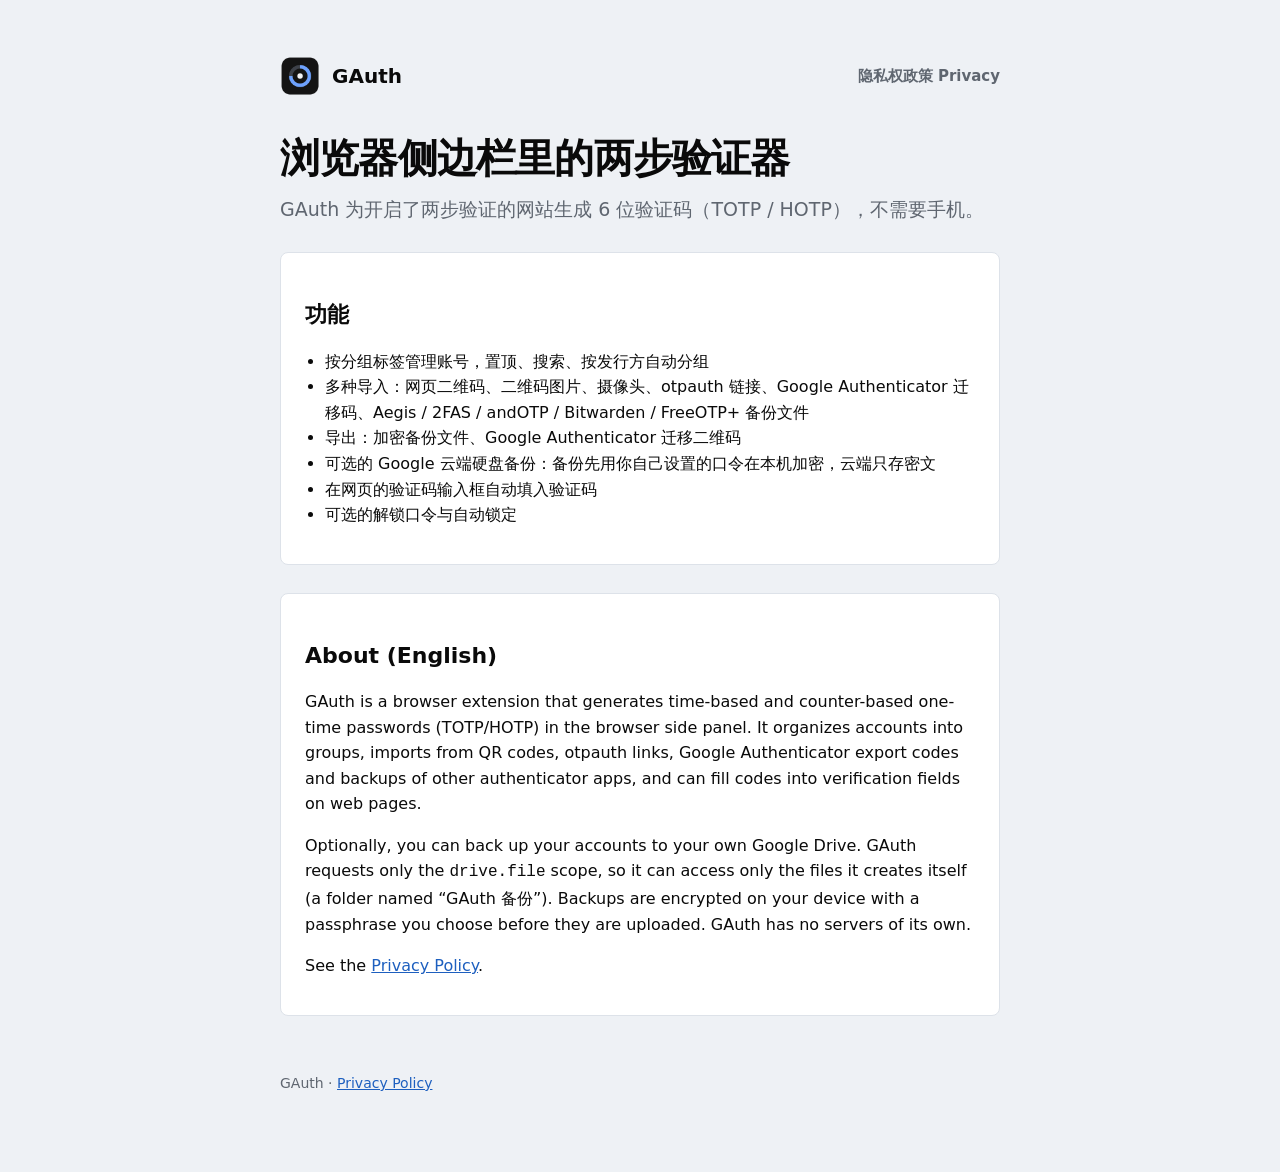
==== index.html @ 224d7278 "GAuth 首页与隐私权政策" ====
<!doctype html>
<html lang="zh-CN">
<head>
<meta charset="utf-8">
<meta name="viewport" content="width=device-width, initial-scale=1">
<title>GAuth · 浏览器两步验证器</title>
<meta name="description" content="GAuth is a two-factor authenticator in your browser's side panel: TOTP/HOTP codes, groups, imports, encrypted Google Drive backup and autofill.">
<link rel="icon" href="logo.png">
<link rel="stylesheet" href="style.css">
</head>
<body>
<main>
  <header><img src="logo.png" alt=""><a href="./">GAuth</a><nav><a href="privacy.html">隐私权政策 Privacy</a></nav></header>

  <h1>浏览器侧边栏里的两步验证器</h1>
  <p class="lead">GAuth 为开启了两步验证的网站生成 6 位验证码（TOTP / HOTP），不需要手机。</p>

  <section class="card">
    <h2>功能</h2>
    <ul>
      <li>按分组标签管理账号，置顶、搜索、按发行方自动分组</li>
      <li>多种导入：网页二维码、二维码图片、摄像头、otpauth 链接、Google Authenticator 迁移码、Aegis / 2FAS / andOTP / Bitwarden / FreeOTP+ 备份文件</li>
      <li>导出：加密备份文件、Google Authenticator 迁移二维码</li>
      <li>可选的 Google 云端硬盘备份：备份先用你自己设置的口令在本机加密，云端只存密文</li>
      <li>在网页的验证码输入框自动填入验证码</li>
      <li>可选的解锁口令与自动锁定</li>
    </ul>
  </section>

  <section class="card" lang="en">
    <h2>About (English)</h2>
    <p>GAuth is a browser extension that generates time-based and counter-based one-time passwords (TOTP/HOTP) in the browser side panel. It organizes accounts into groups, imports from QR codes, otpauth links, Google Authenticator export codes and backups of other authenticator apps, and can fill codes into verification fields on web pages.</p>
    <p>Optionally, you can back up your accounts to your own Google Drive. GAuth requests only the <code>drive.file</code> scope, so it can access only the files it creates itself (a folder named “GAuth 备份”). Backups are encrypted on your device with a passphrase you choose before they are uploaded. GAuth has no servers of its own.</p>
    <p>See the <a href="privacy.html">Privacy Policy</a>.</p>
  </section>

  <footer>GAuth · <a href="privacy.html">Privacy Policy</a></footer>
</main>
</body>
</html>
---- style.css ----
:root{--ground:#eef1f5;--surface:#fff;--text:#0a0a0a;--muted:#5f6670;--border:#dde2e9;--hue:#1d5fbf;color-scheme:light}
@media (prefers-color-scheme:dark){:root{--ground:#0f1114;--surface:#171a1e;--text:#f2f3f5;--muted:#a1a7b0;--border:#262a31;--hue:#6ea2ff;color-scheme:dark}}
*{box-sizing:border-box}
body{margin:0;background:var(--ground);color:var(--text);font:400 16px/1.6 system-ui,-apple-system,"PingFang SC","Microsoft YaHei",sans-serif}
main{max-width:760px;margin:0 auto;padding:56px 20px 80px}
header{display:flex;align-items:center;gap:12px;margin-bottom:40px}
header img{width:40px;height:40px}
header a{color:inherit;text-decoration:none;font-weight:600;font-size:20px}
nav{margin-left:auto;display:flex;gap:18px}
nav a{color:var(--muted);text-decoration:none;font-size:15px}
nav a:hover,a{color:var(--hue)}
h1{font-size:40px;line-height:1.1;letter-spacing:-.02em;margin:0 0 14px}
h2{font-size:22px;margin:40px 0 10px}
h3{font-size:17px;margin:24px 0 6px}
p,li{max-width:68ch}
.lead{font-size:19px;color:var(--muted);margin:0 0 28px}
section.card{background:var(--surface);border:1px solid var(--border);border-radius:8px;padding:4px 24px 20px;margin-top:28px}
ul{padding-left:20px}
footer{margin-top:56px;color:var(--muted);font-size:14px}
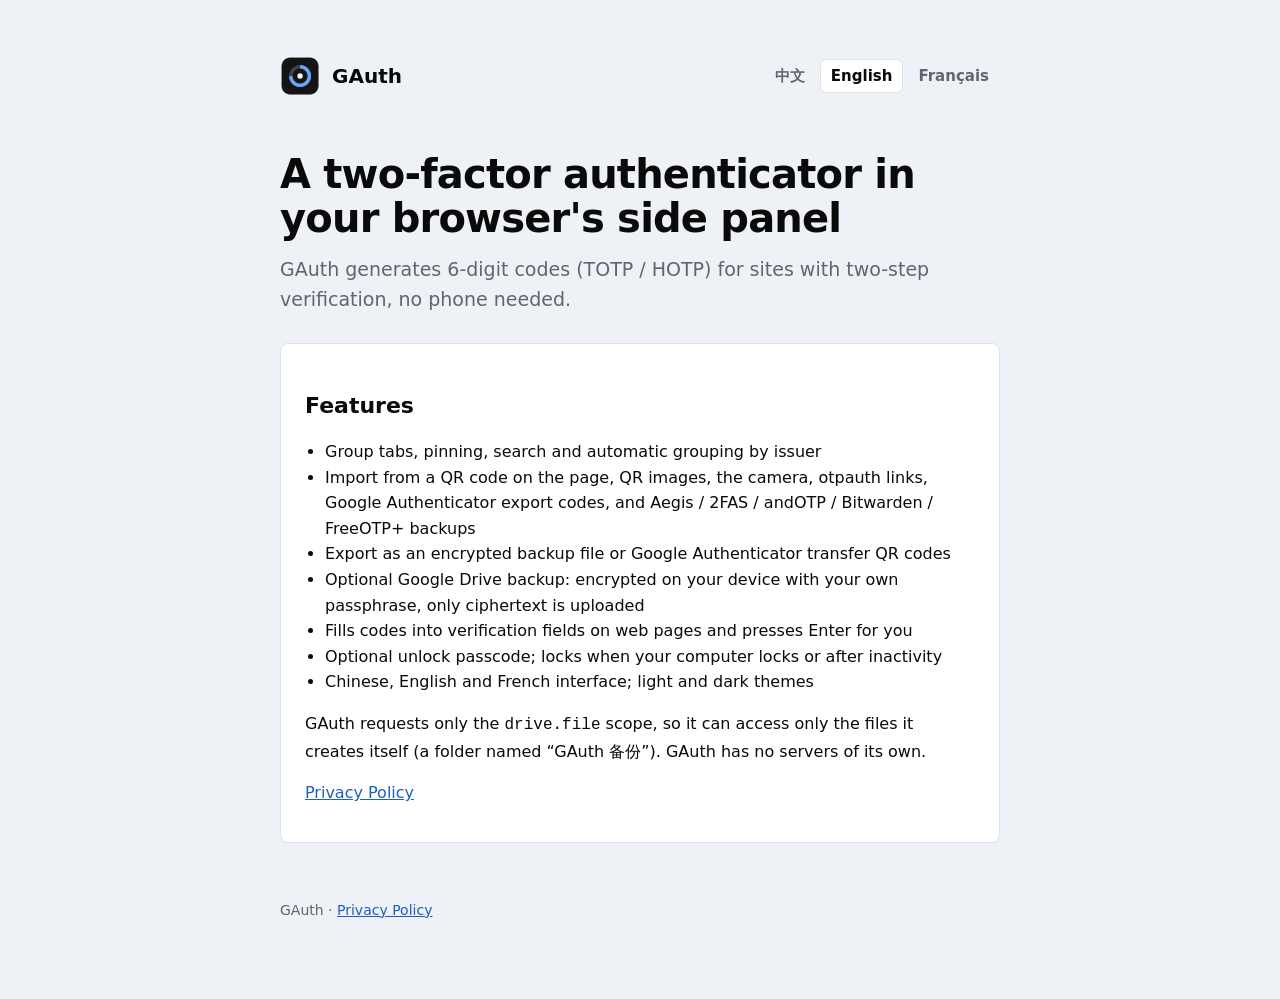
==== commit 1eb11fd6: "首页与隐私权政策：中文 / English / Français 三语，按浏览器语言自动显示，可切换 Co-Authored-By: Claude Opus 5.5 <noreply@anthropi" ====
--- a/index.html
+++ b/index.html
@@ -3,38 +3,80 @@
 <head>
 <meta charset="utf-8">
 <meta name="viewport" content="width=device-width, initial-scale=1">
-<title>GAuth · 浏览器两步验证器</title>
+<title>GAuth · 浏览器两步验证器 · Two-factor authenticator</title>
 <meta name="description" content="GAuth is a two-factor authenticator in your browser's side panel: TOTP/HOTP codes, groups, imports, encrypted Google Drive backup and autofill.">
 <link rel="icon" href="logo.png">
 <link rel="stylesheet" href="style.css">
+<script src="lang.js" defer></script>
 </head>
 <body>
 <main>
-  <header><img src="logo.png" alt=""><a href="./">GAuth</a><nav><a href="privacy.html">隐私权政策 Privacy</a></nav></header>
+  <header>
+    <img src="logo.png" alt=""><a href="./" data-keep="./">GAuth</a>
+    <nav class="langs" aria-label="Language">
+      <a href="?lang=zh-CN" data-set="zh-CN" hreflang="zh-CN">中文</a>
+      <a href="?lang=en" data-set="en" hreflang="en">English</a>
+      <a href="?lang=fr" data-set="fr" hreflang="fr">Français</a>
+    </nav>
+  </header>
 
-  <h1>浏览器侧边栏里的两步验证器</h1>
-  <p class="lead">GAuth 为开启了两步验证的网站生成 6 位验证码（TOTP / HOTP），不需要手机。</p>
+  <article data-lang="zh-CN" lang="zh-CN" data-title="GAuth · 浏览器两步验证器">
+    <h1>浏览器侧边栏里的两步验证器</h1>
+    <p class="lead">GAuth 为开启了两步验证的网站生成 6 位验证码（TOTP / HOTP），不需要手机。</p>
+    <section class="card">
+      <h2>功能</h2>
+      <ul>
+        <li>按分组标签管理账号，置顶、搜索、按发行方自动分组</li>
+        <li>多种导入：网页二维码、二维码图片、摄像头、otpauth 链接、Google Authenticator 迁移码、Aegis / 2FAS / andOTP / Bitwarden / FreeOTP+ 备份文件</li>
+        <li>导出：加密备份文件、Google Authenticator 迁移二维码</li>
+        <li>可选的 Google 云端硬盘备份：备份先用你自己设置的口令在本机加密，云端只存密文</li>
+        <li>在网页的验证码输入框自动填入验证码，填完自动回车</li>
+        <li>可选的解锁口令，电脑锁屏或无操作时自动锁定</li>
+        <li>中文、English、Français 界面，浅色 / 深色主题</li>
+      </ul>
+      <p><a href="privacy.html" data-keep="privacy.html">隐私权政策</a></p>
+    </section>
+  </article>
 
-  <section class="card">
-    <h2>功能</h2>
-    <ul>
-      <li>按分组标签管理账号，置顶、搜索、按发行方自动分组</li>
-      <li>多种导入：网页二维码、二维码图片、摄像头、otpauth 链接、Google Authenticator 迁移码、Aegis / 2FAS / andOTP / Bitwarden / FreeOTP+ 备份文件</li>
-      <li>导出：加密备份文件、Google Authenticator 迁移二维码</li>
-      <li>可选的 Google 云端硬盘备份：备份先用你自己设置的口令在本机加密，云端只存密文</li>
-      <li>在网页的验证码输入框自动填入验证码</li>
-      <li>可选的解锁口令与自动锁定</li>
-    </ul>
-  </section>
+  <article data-lang="en" lang="en" data-title="GAuth · Two-factor authenticator in your browser">
+    <h1>A two-factor authenticator in your browser's side panel</h1>
+    <p class="lead">GAuth generates 6-digit codes (TOTP / HOTP) for sites with two-step verification, no phone needed.</p>
+    <section class="card">
+      <h2>Features</h2>
+      <ul>
+        <li>Group tabs, pinning, search and automatic grouping by issuer</li>
+        <li>Import from a QR code on the page, QR images, the camera, otpauth links, Google Authenticator export codes, and Aegis / 2FAS / andOTP / Bitwarden / FreeOTP+ backups</li>
+        <li>Export as an encrypted backup file or Google Authenticator transfer QR codes</li>
+        <li>Optional Google Drive backup: encrypted on your device with your own passphrase, only ciphertext is uploaded</li>
+        <li>Fills codes into verification fields on web pages and presses Enter for you</li>
+        <li>Optional unlock passcode; locks when your computer locks or after inactivity</li>
+        <li>Chinese, English and French interface; light and dark themes</li>
+      </ul>
+      <p>GAuth requests only the <code>drive.file</code> scope, so it can access only the files it creates itself (a folder named “GAuth 备份”). GAuth has no servers of its own.</p>
+      <p><a href="privacy.html" data-keep="privacy.html">Privacy Policy</a></p>
+    </section>
+  </article>
 
-  <section class="card" lang="en">
-    <h2>About (English)</h2>
-    <p>GAuth is a browser extension that generates time-based and counter-based one-time passwords (TOTP/HOTP) in the browser side panel. It organizes accounts into groups, imports from QR codes, otpauth links, Google Authenticator export codes and backups of other authenticator apps, and can fill codes into verification fields on web pages.</p>
-    <p>Optionally, you can back up your accounts to your own Google Drive. GAuth requests only the <code>drive.file</code> scope, so it can access only the files it creates itself (a folder named “GAuth 备份”). Backups are encrypted on your device with a passphrase you choose before they are uploaded. GAuth has no servers of its own.</p>
-    <p>See the <a href="privacy.html">Privacy Policy</a>.</p>
-  </section>
+  <article data-lang="fr" lang="fr" data-title="GAuth · Authentificateur à deux facteurs dans votre navigateur">
+    <h1>Un authentificateur à deux facteurs dans le panneau latéral</h1>
+    <p class="lead">GAuth génère les codes à 6 chiffres (TOTP / HOTP) des sites protégés par la validation en deux étapes, sans téléphone.</p>
+    <section class="card">
+      <h2>Fonctionnalités</h2>
+      <ul>
+        <li>Onglets de groupes, épinglage, recherche et regroupement automatique par émetteur</li>
+        <li>Import depuis un code QR de la page, des images de codes QR, la caméra, des liens otpauth, les codes d’exportation de Google Authenticator et les sauvegardes Aegis / 2FAS / andOTP / Bitwarden / FreeOTP+</li>
+        <li>Export en fichier de sauvegarde chiffré ou en codes QR de transfert Google Authenticator</li>
+        <li>Sauvegarde Google Drive facultative : chiffrée sur votre appareil avec votre propre phrase secrète, seul le texte chiffré est envoyé</li>
+        <li>Remplit les champs de code de vérification et appuie sur Entrée pour vous</li>
+        <li>Code de déverrouillage facultatif ; verrouillage quand l’ordinateur se verrouille ou après inactivité</li>
+        <li>Interface en chinois, anglais et français ; thèmes clair et sombre</li>
+      </ul>
+      <p>GAuth ne demande que l’autorisation <code>drive.file</code> : elle n’accède qu’aux fichiers qu’elle crée elle-même (un dossier nommé « GAuth 备份 »). GAuth n’a aucun serveur.</p>
+      <p><a href="privacy.html" data-keep="privacy.html">Politique de confidentialité</a></p>
+    </section>
+  </article>
 
-  <footer>GAuth · <a href="privacy.html">Privacy Policy</a></footer>
+  <footer>GAuth · <a href="privacy.html" data-keep="privacy.html">Privacy Policy</a></footer>
 </main>
 </body>
 </html>
--- a/style.css
+++ b/style.css
@@ -17,3 +17,10 @@
 section.card{background:var(--surface);border:1px solid var(--border);border-radius:8px;padding:4px 24px 20px;margin-top:28px}
 ul{padding-left:20px}
 footer{margin-top:56px;color:var(--muted);font-size:14px}
+nav.langs{gap:4px;flex-wrap:wrap}
+nav.langs a{padding:4px 10px;border-radius:6px;border:1px solid transparent}
+nav.langs a[aria-current]{color:var(--text);border-color:var(--border);background:var(--surface)}
+[hidden]{display:none!important}
+article+article{margin-top:56px}
+@media (max-width:520px){main{padding-top:32px}h1{font-size:30px}header{flex-wrap:wrap}nav.langs{margin-left:0;width:100%}}
+code{overflow-wrap:anywhere}
